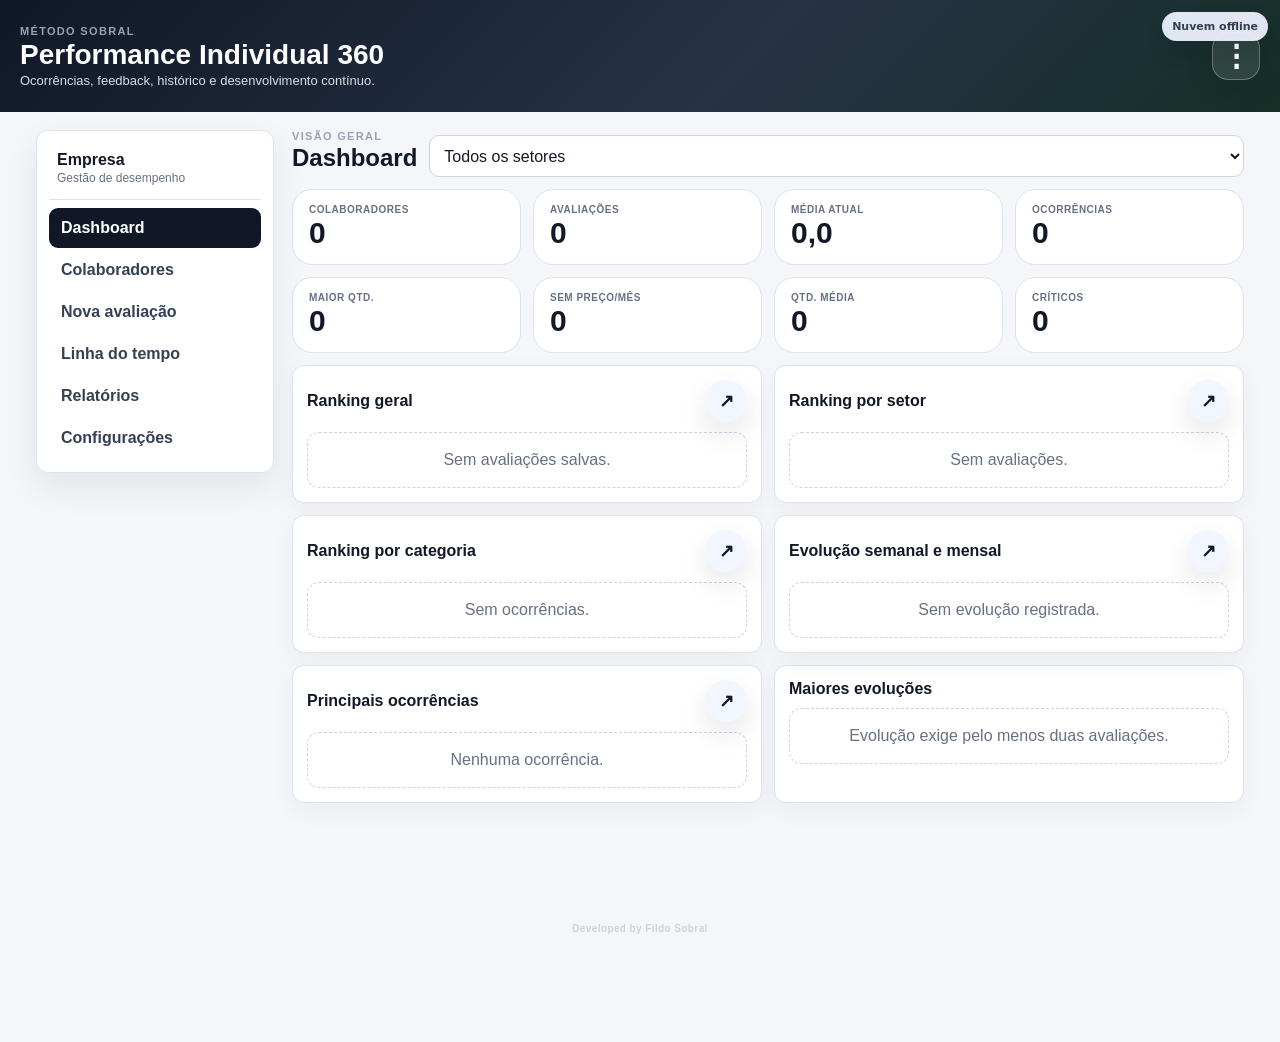
==== index.html @ 6f76625d "Add files via upload" ====
<!doctype html>
<html lang="pt-BR">
<head>
  <meta charset="utf-8">
  <meta name="viewport" content="width=device-width,initial-scale=1">
  <meta name="theme-color" content="#0f172a">
  <meta name="mobile-web-app-capable" content="yes">
  <meta name="apple-mobile-web-app-capable" content="yes">
  <meta name="apple-mobile-web-app-status-bar-style" content="black-translucent">
  <meta name="apple-mobile-web-app-title" content="P360">
  <meta name="application-name" content="P360">
  <meta name="msapplication-TileColor" content="#0f172a">
  <meta name="msapplication-TileImage" content="./icone-192.png">
  <link rel="manifest" href="./manifest.json">
  <link rel="apple-touch-icon" href="./icone-192.png">
  <meta http-equiv="Cache-Control" content="no-store, no-cache, must-revalidate, max-age=0">
  <meta http-equiv="Pragma" content="no-cache">
  <meta http-equiv="Expires" content="0">
  <title>Performance Individual 360</title>
    <link rel="stylesheet" href="styles.css?v=20260708-v29">
  <script src="app.js?v=20260711-v44-live-cloud-sync" defer></script>
</head>
<body>
  <header class="topbar no-print">
    <div>
      <span class="eyebrow">Método Sobral</span>
      <h1>Performance Individual 360</h1>
      <p>Ocorrências, feedback, histórico e desenvolvimento contínuo.</p>
    </div>
    <div class="topbar-actions app-menu-wrap">
      <button class="menu-dot-button" id="appMenuButton" type="button" aria-label="Abrir menu" aria-expanded="false">⋮</button>
      <div class="app-menu-panel" id="appMenuPanel" hidden>
        <button id="installAppButton" type="button" hidden>Instalar app</button>
        <button id="quickShareButton" type="button">Compartilhar plataforma</button>
        <button id="checkUpdateButton" type="button">Verificar atualização</button>
        <button id="menuExportBackupButton" type="button">Exportar backup</button>
        <button id="menuImportBackupButton" type="button">Importar backup</button>
        <button id="menuClearPlatformButton" type="button" class="danger-menu">Limpar plataforma</button>
      </div>
    </div>
  </header>

  <nav class="mobile-tabs no-print" aria-label="Navegacao principal">
    <button class="tab-button is-active" data-view="dashboard" type="button"><span>📊</span><b>Inicio</b></button>
    <button class="tab-button" data-view="employees" type="button"><span>👥</span><b>Equipe</b></button>
    <button class="tab-button" data-view="evaluation" type="button"><span>✅</span><b>Avaliar</b></button>
    <button class="tab-button" data-view="history" type="button"><span>🕒</span><b>Historico</b></button>
    <button class="tab-button" data-view="reports" type="button"><span>📄</span><b>Relatorios</b></button>
    <button class="tab-button" data-view="settings" type="button"><span>⚙️</span><b>Ajustes</b></button>
  </nav>

  <main class="layout">
    <aside class="sidebar no-print">
      <div class="brand-block">
        <strong id="brandName">Empresa</strong>
        <span>Gestão de desempenho</span>
      </div>
      <button class="side-link is-active" data-view="dashboard" type="button">Dashboard</button>
      <button class="side-link" data-view="employees" type="button">Colaboradores</button>
      <button class="side-link" data-view="evaluation" type="button">Nova avaliação</button>
      <button class="side-link" data-view="history" type="button">Linha do tempo</button>
      <button class="side-link" data-view="reports" type="button">Relatórios</button>
      <button class="side-link" data-view="settings" type="button">Configurações</button>
    </aside>

    <section class="content">
      <section class="view is-active" id="view-dashboard">
        <div class="view-head">
          <div>
            <span class="eyebrow">Visão geral</span>
            <h2>Dashboard</h2>
          </div>
          <select id="dashboardSector"></select>
        </div>
        <div class="kpi-grid" id="dashboardKpis"></div>
        <div class="split-grid">
          <article class="panel"><h3>Ranking geral</h3><div id="rankingGeneral"></div></article>
          <article class="panel"><h3>Ranking por setor</h3><div id="rankingSector"></div></article>
        </div>
        <div class="split-grid">
          <article class="panel"><h3>Ranking por categoria</h3><div id="rankingCategory"></div></article>
          <article class="panel"><h3>Evolução semanal e mensal</h3><div id="evolutionCharts"></div></article>
        </div>
        <div class="split-grid">
          <article class="panel"><h3>Principais ocorrências</h3><div id="topOccurrences"></div></article>
          <article class="panel"><h3>Maiores evoluções</h3><div id="topEvolution"></div></article>
        </div>
      </section>

      <section class="view" id="view-employees">
        <div class="view-head">
          <div>
            <span class="eyebrow">Cadastro</span>
            <h2>Colaboradores</h2>
          </div>
          <button class="button primary" id="newEmployeeButton" type="button">Novo colaborador</button>
        </div>
        <form class="panel form-panel" id="employeeForm" hidden>
          <input type="hidden" id="employeeId">
          <div class="photo-row">
            <img id="employeePhotoPreview" alt="Foto do colaborador">
            <label class="file-drop">Foto<input id="employeePhoto" type="file" accept="image/*"></label>
          </div>
          <div class="field-grid four">
            <label>Nome em destaque<input id="employeeName" required></label>
            <label>Cargo<input id="employeeRole" required></label>
            <label>Setor<input id="employeeSector" required></label>
            <label>Status<select id="employeeActive"><option value="true">Ativo</option><option value="false">Inativo</option></select></label>
          </div>
          <div class="actions"><button class="button secondary" id="cancelEmployeeButton" type="button">Limpar</button><button class="button primary" type="submit">Salvar colaborador</button></div>
        </form>
        <div class="employee-grid" id="employeeList"></div>
      </section>

      <section class="view" id="view-evaluation">
        <div class="view-head">
          <div>
            <span class="eyebrow">Checklist mensal</span>
            <h2>Avaliação individual</h2>
          </div>
          <div class="score-pill" id="currentScorePill">Nota 10,0</div>
        </div>
        <section class="panel">
          <div class="field-grid four">
            <label>Colaborador<select id="evalEmployee"></select></label>
            <label>Gestor responsável<input id="evalManager" value="Gestor"></label>
            <label>Data<input id="evalDate" type="date"></label>
            <label>Mês de referência<input id="evalMonth" type="month"></label>
          </div>
          <div id="selectedEmployeeCard" class="selected-person"></div>
        </section>
        <section class="checklist-shell" id="checklist"></section>
        <section class="panel">
          <h3>Feedback e contestacao</h3>
          <div class="field-grid">
            <label>Pontos positivos<textarea id="evalPositive" placeholder="Reconhecimentos, avancos e comportamentos positivos"></textarea></label>
            <label>Observacao geral do gestor<textarea id="evalGeneralNote" placeholder="Resumo objetivo da avaliacao"></textarea></label>
            <label>Justificativa do colaborador<textarea id="evalJustification" placeholder="Contestacao ou justificativa do colaborador"></textarea></label>
          </div>
        </section>
        <div class="sticky-actions no-print">
          <button class="button secondary" id="clearEvalButton" type="button">Limpar</button>
          <button class="button secondary" id="previewImageButton" type="button">Prévia da arte</button>
          <button class="button primary" id="saveEvalButton" type="button">Salvar avaliacao</button>
        </div>
      </section>

      <section class="view" id="view-history">
        <div class="view-head">
          <div>
            <span class="eyebrow">Auditoria</span>
            <h2>Linha do tempo</h2>
          </div>
          <select id="historyEmployee"></select>
        </div>
        <div id="timeline"></div>
      </section>

      <section class="view" id="view-reports">
        <div class="view-head">
          <div>
            <span class="eyebrow">Saidas</span>
            <h2>Relatórios e imagens</h2>
          </div>
          <select id="reportEvaluation"></select>
        </div>
        <div class="report-actions no-print report-shortcuts-hidden">
          <button class="button secondary" id="weeklyReportButton" type="button">Parcial semanal</button>
          <button class="button secondary" id="fortnightReportButton" type="button">Parcial quinzenal</button>
          <button class="button secondary" id="monthlyReportButton" type="button">Fechamento mensal</button>
          <button class="button secondary" id="compareReportButton" type="button">Comparativo</button>
          <button class="button secondary" id="pdiReportButton" type="button">PDI</button>
        </div>
        <section class="panel report-output" id="reportOutput"></section>
        <section class="panel">
          <h3>Arte profissional</h3>
          <canvas id="shareCanvas" width="3840" height="2160"></canvas>
          <div class="report-actions no-print">
            <button class="button primary" id="downloadImageButton" type="button">Baixar imagem</button>
            <button class="button secondary" id="downloadPdfButton" type="button">Baixar PDF</button>
            <button class="button secondary" id="whatsappButton" type="button">Enviar WhatsApp</button>
          </div>
        </section>
      </section>

      <section class="view" id="view-settings">
        <div class="view-head">
          <div>
            <span class="eyebrow">Administração</span>
            <h2>Configurações</h2>
          </div>
          <button class="button primary" id="exportBackupButton" type="button">Backup JSON</button>
        </div>
        <section class="panel form-panel">
          <h3>Regras gerais</h3>
          <div class="field-grid four">
            <label>Nome da empresa<input id="settingCompany"></label>
            <label>Nota inicial<input id="settingInitialScore" type="number" step="0.1"></label>
            <label>Reincidencia<input id="settingRecurrence" type="number" step="0.1"></label>
            <label>Avaliadores autorizados<input id="settingManagers"></label>
          </div>
        </section>
        <section class="panel">
          <div class="view-head compact"><div><h3>Categorias e criterios</h3><p class="helper-text">Os descontos sao recalculados automaticamente para que todos os criterios ativos somem a nota inicial.</p></div><button class="button secondary" id="addCategoryButton" type="button">Nova categoria</button></div>
          <div id="criteriaAdmin"></div>
        </section>
        <section class="panel">
          <h3>Permissoes e dados</h3>
          <div class="report-actions">
            <label class="button secondary file-button">Importar backup<input id="importBackupInput" type="file" accept=".json"></label>
            <button class="button danger" id="resetDataButton" type="button">Apagar dados</button>
          </div>
        </section>
      </section>
    </section>
  </main>

  <footer class="app-signature" aria-label="Assinatura">
    <span>Developed by Fildo Sobral</span>
  </footer>

  <dialog id="noteDialog">
    <form method="dialog" id="noteForm">
      <h3 id="noteDialogTitle">Observacao</h3>
      <textarea id="noteText" placeholder="Observacao opcional"></textarea>
      <div class="field-grid">
        <label>Quantidade encontrada<input id="occurrenceQuantity" type="number" min="0" step="1" placeholder="Ex.: 3"></label>
        <label>Classificacao automática<input id="occurrenceSeverity" readonly></label>
      </div>
      <div class="field-grid">
        <label>Status da ocorrência<select id="occurrenceStatus">
          <option value="pending">Pendente de analise</option>
          <option value="confirmed">Confirmada</option>
          <option value="justified">Justificada</option>
          <option value="canceled">Cancelada</option>
          <option value="recurrent">Reincidente</option>
        </select></label>
        <label>Ação corretiva<select id="correctiveAction">
          <option value="">Selecione</option>
          <option>Corrigido imediatamente.</option>
          <option>Solicitado novo material.</option>
          <option>Etiquetas em impressão.</option>
          <option>Reorganização realizada.</option>
          <option>Aguardando reposição.</option>
          <option>Treinamento realizado.</option>
          <option value="Outro">Outro</option>
        </select></label>
      </div>
      <label id="correctiveOtherWrap" hidden>Outro combinado<input id="correctiveOther" placeholder="Descreva a ação corretiva"></label>
      <div class="field-grid">
        <label>Foto<input id="evidencePhoto" type="file" accept="image/*" capture="environment"></label>
        <label>Video<input id="evidenceVideo" type="file" accept="video/*"></label>
        <label>Audio<input id="evidenceAudio" type="file" accept="audio/*"></label>
      </div>
      <div class="actions">
        <button class="button secondary" value="cancel" type="button" id="cancelNoteButton">Cancelar</button>
        <button class="button primary" value="default" type="submit">Salvar</button>
      </div>
    </form>
  </dialog>

<script>if("serviceWorker" in navigator){window.addEventListener("load",()=>navigator.serviceWorker.register("./service-worker.js",{scope:"./"}).catch(()=>{}));}</script>
</body>
</html>
---- styles.css ----
:root{
  --bg:#f4f6f9;--surface:#fff;--soft:#f8fafc;--text:#111827;--muted:#667085;
  --line:#dde3ea;--ink:#101827;--blue:#2563eb;--green:#16a34a;--yellow:#d97706;--red:#dc2626;
  --shadow:0 14px 34px rgba(15,23,42,.08)
}
*{box-sizing:border-box}
html{scroll-behavior:smooth}
body{margin:0;background:var(--bg);color:var(--text);font-family:-apple-system,BlinkMacSystemFont,"Segoe UI",Roboto,Arial,sans-serif}
button,input,select,textarea{font:inherit}
button{cursor:pointer}
.topbar{min-height:112px;background:linear-gradient(135deg,#101827,#263246 58%,#153027);color:#fff;padding:20px max(18px,calc((100vw - 1240px)/2));display:flex;align-items:center;justify-content:space-between;gap:16px}
.topbar h1{font-size:28px;margin:2px 0;letter-spacing:0}.topbar p{margin:0;color:#d8dee8;font-size:13px}
.eyebrow{display:block;color:#98a2b3;font-size:11px;letter-spacing:.12em;text-transform:uppercase;font-weight:900}
.ghost-button{border:1px solid rgba(255,255,255,.28);background:rgba(255,255,255,.1);color:#fff;border-radius:10px;padding:10px 14px;font-weight:800}
.layout{display:grid;grid-template-columns:238px minmax(0,1fr);gap:18px;max-width:1240px;margin:18px auto 90px;padding:0 16px}
.sidebar{position:sticky;top:16px;align-self:start;background:#fff;border:1px solid var(--line);border-radius:12px;padding:12px;box-shadow:var(--shadow)}
.brand-block{border-bottom:1px solid var(--line);padding:8px 8px 14px;margin-bottom:8px}.brand-block strong,.brand-block span{display:block}.brand-block span{font-size:12px;color:var(--muted);margin-top:2px}
.side-link,.tab-button{border:0;background:transparent;color:#344054;font-weight:800}
.side-link{display:block;width:100%;text-align:left;border-radius:9px;padding:11px 12px;margin:2px 0}.side-link.is-active{background:#101827;color:#fff}
.mobile-tabs{display:none;gap:6px;overflow:auto;padding:8px 12px;background:#fff;border-bottom:1px solid var(--line);position:sticky;top:0;z-index:20}
.tab-button{white-space:nowrap;border-radius:999px;padding:9px 12px;background:#eef2f7;font-size:12px}.tab-button.is-active{background:#101827;color:#fff}
.content{min-width:0}.view{display:none}.view.is-active{display:block}
.view-head{display:flex;align-items:flex-start;justify-content:space-between;gap:12px;margin:0 0 12px}.view-head h2,.view-head h3{margin:2px 0 0}.view-head.compact{margin:0 0 8px}.helper-text{margin:4px 0 0;color:var(--muted);font-size:12px;line-height:1.35}
.panel{background:#fff;border:1px solid var(--line);border-radius:12px;padding:14px;box-shadow:0 8px 24px rgba(15,23,42,.045);margin-bottom:12px}.panel h3{margin:0 0 10px;font-size:16px}
.form-panel{display:grid;gap:12px}.field-grid{display:grid;grid-template-columns:repeat(2,minmax(0,1fr));gap:10px}.field-grid.four{grid-template-columns:repeat(4,minmax(0,1fr))}
label{font-size:12px;font-weight:800;color:#344054}
input,select,textarea{width:100%;min-height:42px;margin-top:5px;border:1px solid #cbd5e1;border-radius:10px;background:#fff;padding:9px 10px;color:var(--text);outline:none}
textarea{min-height:88px;resize:vertical}input:focus,select:focus,textarea:focus{border-color:#60a5fa;box-shadow:0 0 0 3px #dbeafe}
.button{border:0;border-radius:10px;padding:10px 13px;font-size:13px;font-weight:900}.button.primary{background:#101827;color:#fff}.button.secondary{background:#e8edf3;color:#101827}.button.danger{background:#fee2e2;color:#991b1b}
.actions,.report-actions{display:flex;align-items:center;gap:8px;flex-wrap:wrap}.actions{justify-content:flex-end}.file-button input{display:none}
.kpi-grid{display:grid;grid-template-columns:repeat(4,minmax(0,1fr));gap:10px;margin-bottom:12px}.kpi,.mini-row,.ranking-row{border:1px solid var(--line);background:#fff;border-radius:11px;padding:11px}
.kpi span{display:block;color:var(--muted);font-size:10px;text-transform:uppercase;font-weight:900;letter-spacing:.05em}.kpi strong{display:block;font-size:24px;margin-top:3px}
.split-grid{display:grid;grid-template-columns:1fr 1fr;gap:12px}
.ranking-row{display:grid;grid-template-columns:44px 1fr auto;align-items:center;gap:10px;margin:7px 0}.ranking-row img,.avatar{width:42px;height:42px;border-radius:50%;object-fit:cover;background:#e5e7eb}.ranking-row strong,.ranking-row span{display:block}.ranking-row small{color:var(--muted)}.highlight-row{background:#fff7ed;border-color:#fed7aa}
.employee-grid{display:grid;grid-template-columns:repeat(3,minmax(0,1fr));gap:10px}.employee-card{background:#fff;border:1px solid var(--line);border-radius:12px;padding:12px;box-shadow:0 8px 22px rgba(15,23,42,.045)}.employee-card header{display:grid;grid-template-columns:76px 1fr;gap:12px;align-items:start}.employee-card h3{margin:0;font-size:17px;line-height:1.15}.employee-card p{margin:4px 0 0;color:var(--muted);font-size:13px;line-height:1.25}.employee-photo{width:76px;height:76px;border-radius:14px;object-fit:cover;background:#e5e7eb}.employee-meta{margin:10px 0 2px;padding-top:9px;border-top:1px solid #eef2f7}
.photo-row{display:flex;align-items:center;gap:12px}.photo-row img{width:88px;height:88px;border-radius:16px;object-fit:cover;background:#e5e7eb}.file-drop{display:inline-flex;align-items:center;justify-content:center;border:1px dashed #94a3b8;border-radius:12px;padding:16px;min-width:150px;background:#f8fafc}
.selected-person{display:grid;grid-template-columns:86px 1fr;align-items:center;gap:14px;margin-top:12px;padding:14px;background:linear-gradient(135deg,#fff,#f8fafc);border:1px solid #eef2f7;border-radius:14px;box-shadow:0 8px 22px rgba(15,23,42,.045)}.selected-person img{width:86px;height:86px;border-radius:18px;object-fit:cover;box-shadow:0 10px 22px rgba(15,23,42,.14)}.selected-person h3{margin:0;font-size:22px;line-height:1.1}.selected-person p{margin:5px 0 0;color:var(--muted);font-size:14px;line-height:1.35}
.score-pill{border-radius:999px;padding:10px 16px;color:#fff;font-weight:900;background:var(--green);white-space:nowrap;align-self:center}.score-yellow{background:var(--yellow)}.score-red{background:var(--red)}
.checklist-shell{display:grid;gap:14px}.category{background:#fff;border:1px solid var(--line);border-top:4px solid #cbd5e1;border-radius:12px;overflow:hidden;box-shadow:0 8px 22px rgba(15,23,42,.045)}.category-head{width:100%;border:0;background:#f8fafc;display:flex;align-items:flex-start;justify-content:space-between;gap:12px;padding:13px 14px;text-align:left}.category-title-block strong,.category-title-block small{display:block}.category-head strong{font-size:16px}.category-head small{color:var(--muted);margin-top:3px;line-height:1.35}.category-count{white-space:nowrap;font-weight:900;color:#344054;background:#fff;border:1px solid var(--line);border-radius:999px;padding:5px 9px;font-size:12px}
.category-body{display:none;border-top:1px solid var(--line);padding:9px 10px 11px}.category.is-open .category-body{display:grid;gap:6px}.criterion-row{display:grid;grid-template-columns:24px 1fr auto 30px 36px;align-items:center;gap:8px;padding:7px 8px;border:1px solid #eef2f7;border-radius:9px;background:#fff}.criterion-row input[type="checkbox"]{width:20px;height:20px;min-height:20px;margin:0}.criterion-name strong{display:block;font-size:14px;line-height:1.2}.deduction{font-weight:900;color:#991b1b;white-space:nowrap}.icon-note,.info-button{border:0;background:#e8edf3;border-radius:8px;width:34px;height:34px;font-size:16px;font-weight:900;color:#101827}.info-button{width:30px;height:30px;border-radius:50%;background:#eef2f7;color:#475467}.info-button[aria-expanded="true"]{background:#101827;color:#fff}.info-spacer{width:30px;height:30px}.orientation-panel{grid-column:2/-1;background:#f8fafc;border:1px solid #dbeafe;border-left:4px solid var(--blue);border-radius:10px;padding:10px 12px;color:#344054}.orientation-panel[hidden]{display:none}.orientation-panel strong{display:block;font-size:12px;margin:0 0 3px}.orientation-panel p{margin:0 0 8px;font-size:12px;line-height:1.4}.orientation-panel p:last-child{margin-bottom:0}
.evidence-list{grid-column:2/-1;display:flex;gap:6px;flex-wrap:wrap}.evidence-chip{font-size:11px;border-radius:999px;background:#eef2f7;padding:5px 8px;color:#344054}
.button.success{background:#dcfce7;color:#166534;border-color:#bbf7d0}.seller-timeline-grid{display:grid;grid-template-columns:repeat(3,minmax(0,1fr));gap:10px;margin:0 0 14px}.seller-summary-card{display:grid;grid-template-columns:48px 1fr auto;align-items:center;gap:10px;width:100%;border:1px solid var(--line);border-radius:13px;background:#fff;padding:10px;text-align:left;box-shadow:0 8px 22px rgba(15,23,42,.04)}.seller-summary-card.is-selected{border-color:#101827;background:#f8fafc}.seller-summary-card img{width:48px;height:48px;border-radius:12px;object-fit:cover;background:#e5e7eb}.seller-summary-card strong,.seller-summary-card small,.seller-summary-card em{display:block}.seller-summary-card small{color:#475467;font-size:12px;line-height:1.25}.seller-summary-card em{color:#667085;font-size:11px;font-style:normal;margin-top:3px}.seller-summary-card b{font-size:22px;color:#101827}.timeline-item{display:grid;grid-template-columns:52px 1fr;gap:10px;margin:0 0 12px}.timeline-dot{display:grid;place-items:center;width:44px;height:44px;border-radius:50%;background:#101827;color:#fff;font-weight:900}.timeline-card{background:#fff;border:1px solid var(--line);border-radius:12px;padding:12px;box-shadow:0 8px 22px rgba(15,23,42,.04)}.timeline-card h3{margin:0}.timeline-card p{margin:5px 0;color:#475467}.timeline-card-head{display:flex;justify-content:space-between;align-items:flex-start;gap:12px;margin-bottom:8px}.timeline-status{border-radius:999px;background:#eef2f7;color:#344054;font-weight:900;font-size:12px;padding:7px 10px;white-space:nowrap}.timeline-note{padding:8px 10px;background:#f8fafc;border-radius:10px}.opportunity-list{display:grid;gap:8px;margin:10px 0}.opportunity-card{display:grid;grid-template-columns:1fr auto;gap:8px;align-items:start;border:1px solid #e2e8f0;border-left:4px solid #f59e0b;border-radius:11px;background:#fff;padding:10px}.opportunity-card strong,.opportunity-card span,.opportunity-card small{display:block}.opportunity-card strong{font-size:12px;color:#667085;text-transform:uppercase;letter-spacing:.04em}.opportunity-card span{font-weight:900;color:#101827;line-height:1.25;margin-top:2px}.opportunity-card small{color:#475467;margin-top:3px}.opportunity-card>b{color:#991b1b;white-space:nowrap}.opportunity-actions{grid-column:1/-1;display:flex;justify-content:flex-end;gap:8px;flex-wrap:wrap}.resolved-banner{border:1px dashed #bbf7d0;background:#f0fdf4;color:#166534;border-radius:10px;padding:11px;font-weight:900;text-align:center}.audit-details{margin:10px 0;border:1px dashed #cbd5e1;border-radius:10px;background:#f8fafc;padding:8px 10px;color:#475467}.audit-details summary{cursor:pointer;font-weight:900;color:#344054}
.bars{display:grid;gap:7px}.bar-row{display:grid;grid-template-columns:120px 1fr 46px;align-items:center;gap:8px;font-size:12px}.bar{height:9px;border-radius:999px;background:#e5e7eb;overflow:hidden}.bar i{display:block;height:100%;background:#2563eb}.bar.quantity i{background:#d97706}
.report-output{min-height:220px;background:#f8fafc}.report-output h3{margin-top:0}.report-output table{width:100%;border-collapse:collapse;font-size:12px}.report-output th,.report-output td{border:1px solid var(--line);padding:7px;text-align:left;vertical-align:top}.report-output th{background:#f1f5f9}
.exec-report{display:grid;gap:14px;color:#101827}.exec-report-top{display:flex;justify-content:space-between;gap:18px;background:#101827;color:#fff;border-radius:14px;padding:18px}.exec-report-top span{display:block;color:#cbd5e1;font-size:11px;font-weight:900;letter-spacing:.12em}.exec-report-top h3{font-size:24px;margin:4px 0}.exec-report-top p{margin:0;color:#d8dee8}.exec-meta{text-align:center;align-self:center;background:#dbeafe;color:#0f172a;border-radius:18px;padding:10px 16px;min-width:245px}.exec-meta-logo{display:block;width:160px;max-height:50px;object-fit:contain;margin:0 auto 4px}.exec-meta strong,.exec-meta small{display:block}.exec-meta small{color:#334155;margin-top:4px;font-weight:700}.exec-hero{display:grid;grid-template-columns:1fr 250px;gap:14px}.exec-person,.exec-score,.exec-summary>div,.exec-block{background:#fff;border:1px solid var(--line);border-radius:14px;box-shadow:0 8px 24px rgba(15,23,42,.045)}.exec-person{display:grid;grid-template-columns:120px 1fr;gap:16px;align-items:center;padding:16px}.exec-person img{width:120px;height:120px;border-radius:22px;object-fit:cover;box-shadow:0 12px 28px rgba(15,23,42,.16)}.exec-person span,.exec-score span,.exec-summary span{display:block;color:#667085;font-size:10px;font-weight:900;text-transform:uppercase;letter-spacing:.08em}.exec-person h2{margin:5px 0;font-size:25px}.exec-person p{margin:4px 0;color:#475467}.exec-score{background:var(--score-soft,#f0fdf4);padding:18px;border-color:rgba(15,23,42,.08)}.exec-score strong{display:block;color:var(--score-color,#15803d);font-size:54px;line-height:1;margin:10px 0}.exec-score small{display:block;color:#101827;font-weight:900;font-size:15px}.exec-summary{display:grid;grid-template-columns:repeat(6,1fr);gap:10px}.exec-summary>div{padding:12px}.exec-summary strong{display:block;font-size:22px;margin-top:5px}.exec-block{padding:15px}.exec-block h4{margin:0 0 9px;font-size:15px}.exec-block p{margin:0;color:#475467;line-height:1.45}.positive-badges{display:flex;gap:8px;flex-wrap:wrap}.positive-badges span{background:#ecfdf3;color:#166534;border:1px solid #bbf7d0;border-radius:999px;padding:8px 11px;font-weight:900;font-size:12px}.exec-table{background:#fff}.exec-table th{font-size:11px;text-transform:uppercase;color:#475467}.exec-table td{color:#344054}
#shareCanvas{display:block;width:100%;height:auto;max-height:none;border:1px solid var(--line);border-radius:14px;background:#f4f6f9}
.admin-category{border:1px solid var(--line);border-radius:12px;padding:10px;margin:8px 0;background:#fbfcfe}.admin-category header{display:grid;grid-template-columns:1fr 140px auto;gap:8px;align-items:end;margin-bottom:8px}.admin-criterion{display:grid;grid-template-columns:1fr 130px 110px 34px auto;gap:8px;align-items:end;margin-bottom:8px}.admin-criterion input[readonly]{background:#eef2f7;color:#475467}.admin-info{align-self:center;margin-top:21px}.orientation-editor{grid-column:1/-1;background:#fff;border:1px dashed #cbd5e1;border-radius:10px;padding:8px}.orientation-editor summary{cursor:pointer;font-size:12px;font-weight:900;color:#475467}.orientation-editor label{display:block;margin-top:8px}.add-criterion-button{width:100%;margin-top:4px;border:1px dashed #94a3b8;background:#f1f5f9}
dialog{border:0;border-radius:14px;width:min(92vw,640px);padding:0;box-shadow:0 30px 80px rgba(15,23,42,.28)}dialog::backdrop{background:rgba(15,23,42,.54)}#noteForm{padding:16px;display:grid;gap:10px}#noteForm h3{margin:0}#occurrenceSeverity[readonly]{background:#f1f5f9;font-weight:900}
.sticky-actions{position:fixed;right:18px;bottom:16px;z-index:30;display:flex;gap:8px;padding:8px;background:rgba(255,255,255,.96);border:1px solid var(--line);border-radius:14px;box-shadow:0 18px 44px rgba(15,23,42,.22);backdrop-filter:blur(14px)}
.status-active{color:var(--green);font-weight:900}.status-inactive{color:var(--red);font-weight:900}
.empty{padding:18px;border:1px dashed #cbd5e1;border-radius:12px;color:var(--muted);background:#fff;text-align:center}.print-report{display:none}
@media(max-width:980px){.layout{grid-template-columns:1fr}.sidebar{display:none}.mobile-tabs{display:flex}.topbar{min-height:96px}.field-grid.four,.kpi-grid,.split-grid,.employee-grid{grid-template-columns:repeat(2,minmax(0,1fr))}}
@media(max-width:620px){
  .topbar{padding:16px}.topbar h1{font-size:22px}.ghost-button{display:none}.layout{padding:0 10px;margin-top:10px}.view-head{align-items:flex-start;flex-wrap:wrap}.view-head select{max-width:170px}
  .field-grid,.field-grid.four,.kpi-grid,.split-grid,.employee-grid,.seller-timeline-grid{grid-template-columns:1fr}.panel{padding:12px;border-radius:11px}.category-head{padding:11px 12px}.category-head{align-items:flex-start}.category-count{font-size:11px;padding:4px 8px}.criterion-row{grid-template-columns:22px 1fr auto 28px 34px;padding:7px;gap:6px}.criterion-name strong{font-size:13px}.deduction{font-size:12px}.info-button,.info-spacer{width:28px;height:28px}.icon-note{width:34px;height:34px}.orientation-panel,.evidence-list{grid-column:1/-1}.sticky-actions{left:8px;right:8px;bottom:8px}.sticky-actions .button{flex:1;padding:11px 8px;font-size:12px}.admin-category header,.admin-criterion{grid-template-columns:1fr}.bar-row{grid-template-columns:88px 1fr 38px}.employee-card header{grid-template-columns:68px 1fr}.employee-photo{width:68px;height:68px}.score-pill{margin-left:auto}.selected-person{grid-template-columns:72px 1fr}.selected-person img{width:72px;height:72px}.selected-person h3{font-size:18px}.timeline-item{grid-template-columns:1fr}.timeline-dot{width:auto;height:auto;border-radius:999px;padding:8px 10px;justify-self:start}.timeline-card-head{display:grid}.timeline-status{justify-self:start}.opportunity-card{grid-template-columns:1fr}.opportunity-actions{justify-content:stretch}.opportunity-actions .button{flex:1}.exec-report-top,.exec-hero{grid-template-columns:1fr}.exec-report-top{display:grid}.exec-meta{text-align:center;min-width:0}.exec-meta-logo{width:145px}.exec-summary{grid-template-columns:repeat(2,1fr)}.exec-person{grid-template-columns:88px 1fr}.exec-person img{width:88px;height:88px}.exec-person h2{font-size:20px}
}
@media print{
  .no-print,.sidebar,.mobile-tabs,.topbar,.sticky-actions,.report-actions,.report-output,.view-head{display:none!important}body{background:#fff}.layout{display:block;margin:0;padding:0}.view:not(#view-reports){display:none!important}.content{display:block}.panel{box-shadow:none;border:0;padding:0;margin:0}#view-reports .panel:has(#shareCanvas){display:block!important}#shareCanvas{display:block!important;width:100%!important;max-width:100%!important;border:0;border-radius:0}
}
.exec-block{overflow:auto}
.exec-table{min-width:620px}
.exec-score p{margin:10px 0 0;color:#475467;font-size:12px;line-height:1.35}
.report-actions .button{min-width:138px}
.exec-opportunity-table{min-width:900px}.exec-opportunity-table td:last-child{min-width:260px;line-height:1.35}
.orientation-panel p{white-space:pre-line}
.admin-category{border:1px solid #d8e1ee;border-radius:14px;padding:0;margin:18px 0;background:#fff;overflow:hidden;box-shadow:0 14px 34px rgba(15,23,42,.08)}
.admin-category>header{display:grid;grid-template-columns:1fr 150px auto;gap:10px;align-items:end;margin:0;padding:14px;background:linear-gradient(135deg,#101827,#23304a);border-bottom:1px solid #d8e1ee}
.admin-category>header label{color:#d8dee8;text-transform:uppercase;letter-spacing:.06em;font-size:10px}
.admin-category>header input,.admin-category>header select{background:#fff;color:#101827;border-color:rgba(255,255,255,.35);font-weight:900;box-shadow:0 8px 20px rgba(15,23,42,.12)}
.admin-category>header input[data-cat-name]{font-size:17px;min-height:46px}
.admin-category>header .button.danger{background:#fee2e2;color:#991b1b;align-self:end}
.admin-category .admin-criterion{margin:10px 12px}
.admin-category .add-criterion-button{width:calc(100% - 24px);margin:8px 12px 12px}
@media(max-width:620px){.admin-category>header{grid-template-columns:1fr;padding:12px}.admin-category>header input[data-cat-name]{font-size:15px}.admin-category .admin-criterion{margin:9px 10px}.admin-category .add-criterion-button{width:calc(100% - 20px);margin:8px 10px 10px}}


/* ============================================================
   AJUSTE v9 - acabamento mobile, relatórios, gráficos e admin
   ============================================================ */
#view-evaluation{padding-bottom:128px!important;}
#view-reports .report-output{overflow-x:hidden!important;}
#view-reports .exec-block{overflow-x:auto!important;-webkit-overflow-scrolling:touch!important;}
#view-reports table{width:100%!important;max-width:100%!important;border-collapse:collapse!important;table-layout:fixed!important;}
#view-reports th,#view-reports td{white-space:normal!important;word-break:break-word!important;overflow-wrap:anywhere!important;line-height:1.28!important;}
#view-reports .exec-opportunity-table{min-width:0!important;width:100%!important;font-size:11px!important;}
#view-reports .exec-opportunity-table th,#view-reports .exec-opportunity-table td{padding:6px!important;vertical-align:top!important;}
#view-reports .exec-opportunity-table td:last-child{min-width:0!important;font-size:10.5px!important;}
#shareCanvas{max-width:100%!important;height:auto!important;object-fit:contain!important;}
.ranking-row .ranking-icon:empty,.chart-row-icon:empty,.rank-emoji:empty{display:none!important;}
#topOccurrences .most-recurrent-row{background:#ecfeff!important;border-color:#67e8f9!important;box-shadow:inset 4px 0 0 #06b6d4,0 8px 20px rgba(6,182,212,.10)!important;}
#topOccurrences .most-recurrent-row div strong{font-size:15px!important;}
#topOccurrences .most-recurrent-row div small{font-size:11px!important;color:#0e7490!important;}
#topOccurrences .most-recurrent-row>strong{font-size:22px!important;color:#0e7490!important;}
.exec-meta{justify-content:center!important;align-items:center!important;text-align:center!important;gap:0!important;padding:32px 22px 22px!important;}
.exec-meta .exec-brand-logo,.exec-meta-logo{width:min(300px,94%)!important;max-height:86px!important;object-fit:contain!important;margin:0 auto 2px!important;display:block!important;}
.exec-meta strong{font-size:18px!important;line-height:1.08!important;margin:22px 0 0!important;display:block!important;}
.exec-meta small{font-size:13px!important;margin-top:3px!important;display:block!important;}
.admin-category{margin:10px 0!important;border-radius:18px!important;}
.admin-category>header{padding:10px 14px!important;gap:8px!important;}
.admin-category>header input,.admin-category>header select{min-height:40px!important;border-radius:12px!important;margin-top:4px!important;}
.admin-category>header input[data-cat-name]{font-size:15px!important;min-height:40px!important;}
.admin-criterion{padding:8px 14px!important;gap:8px!important;margin:0!important;border-top:1px solid #eef2f7!important;}
.admin-criterion input,.admin-criterion select{min-height:38px!important;border-radius:11px!important;margin-top:3px!important;}
.admin-criterion .button.danger,.admin-criterion .info-button{height:38px!important;min-height:38px!important;}
.orientation-editor{padding:8px 10px!important;margin:0!important;}
.add-criterion-button{margin:10px 14px 14px!important;}
.chart-printable{max-width:100%!important;}
.vertical-chart.v9-chart{height:410px!important;padding:42px 22px 112px 52px!important;gap:22px!important;overflow-x:auto!important;align-items:flex-end!important;}
.vertical-chart.v9-chart .y0{bottom:112px!important;}
.vertical-chart.v9-chart .vbar-item{min-width:86px!important;flex:1 0 86px!important;}
.vertical-chart.v9-chart.is-many .vbar-item{min-width:72px!important;flex:1 0 72px!important;}
.vertical-chart.v9-chart .vbar-item b{bottom:calc(var(--h) + 120px)!important;font-size:12px!important;}
.vertical-chart.v9-chart .vbar-item strong{bottom:-48px!important;left:50%!important;transform:translateX(-50%) rotate(-45deg)!important;transform-origin:top center!important;width:130px!important;text-align:right!important;font-size:11px!important;line-height:1.05!important;white-space:nowrap!important;overflow:hidden!important;text-overflow:ellipsis!important;}
.vertical-chart.v9-chart .vbar-item strong:empty{display:none!important;}
@media(max-width:720px){
  #view-evaluation{padding-bottom:150px!important;}
  .sticky-actions{bottom:8px!important;}
  #view-reports .report-actions{grid-template-columns:repeat(2,minmax(0,1fr))!important;}
  #view-reports .report-actions .button{min-width:0!important;width:100%!important;}
  #view-reports .exec-summary{grid-template-columns:repeat(2,minmax(0,1fr))!important;}
  #view-reports .exec-opportunity-table{font-size:10.5px!important;}
  #view-reports .exec-opportunity-table th,#view-reports .exec-opportunity-table td{padding:5px!important;}
  .exec-meta .exec-brand-logo,.exec-meta-logo{width:min(250px,92%)!important;max-height:76px!important;margin-bottom:2px!important;}
  .exec-meta strong{font-size:17px!important;margin-top:20px!important;}
  .vertical-chart.v9-chart{height:370px!important;padding:38px 18px 106px 42px!important;gap:20px!important;}
  .vertical-chart.v9-chart .y0{bottom:106px!important;}
  .vertical-chart.v9-chart .vbar-item{min-width:74px!important;}
  .vertical-chart.v9-chart .vbar-item b{bottom:calc(var(--h) + 113px)!important;}
  .vertical-chart.v9-chart .vbar-item strong{bottom:-44px!important;width:112px!important;font-size:10.5px!important;}
  .admin-category>header{grid-template-columns:1fr!important;}
  .admin-criterion{grid-template-columns:1fr!important;padding:8px 12px!important;}
}

/* ============================================================
   MOBILE APP v1 - navegacao inferior, PWA e estados compactos
   ============================================================ */
.topbar-actions{display:flex;align-items:center;gap:8px;flex-wrap:wrap;justify-content:flex-end}
.empty.empty-action{display:grid;gap:12px;place-items:center;padding:22px 16px}
.empty.empty-action strong{display:block;color:#101827;font-size:16px}
.empty.empty-action span{display:block;max-width:320px;line-height:1.35}
.empty.empty-action .button{width:min(260px,100%)}
.selected-person>.empty-action{grid-column:1/-1;width:100%;min-height:0}

@media(max-width:780px){
  body{padding-bottom:calc(78px + env(safe-area-inset-bottom));background:#f4f6f9}
  .topbar{
    min-height:74px!important;
    padding:12px 14px 13px!important;
    align-items:center!important;
    position:sticky;
    top:0;
    z-index:25;
  }
  .topbar .eyebrow{font-size:9px;letter-spacing:.14em}
  .topbar h1{font-size:19px!important;line-height:1.08;margin:2px 0 0!important}
  .topbar p{display:none}
  .topbar-actions{display:none}
  .layout{display:block!important;margin:10px auto 0!important;padding:0 10px 92px!important}
  .mobile-tabs{
    display:grid!important;
    grid-template-columns:repeat(6,minmax(0,1fr));
    gap:4px;
    position:fixed!important;
    left:8px;
    right:8px;
    bottom:8px;
    top:auto!important;
    z-index:80;
    padding:7px 7px calc(7px + env(safe-area-inset-bottom));
    border:1px solid rgba(203,213,225,.95);
    border-radius:22px;
    background:rgba(255,255,255,.96);
    box-shadow:0 20px 55px rgba(15,23,42,.24);
    overflow:visible;
    backdrop-filter:blur(16px);
  }
  .tab-button{
    display:flex;
    min-width:0;
    min-height:54px;
    flex-direction:column;
    align-items:center;
    justify-content:center;
    gap:3px;
    padding:6px 2px!important;
    border-radius:16px!important;
    background:transparent!important;
    color:#475467;
    font-size:10px!important;
    line-height:1;
    white-space:normal;
  }
  .tab-button span{display:block;font-size:17px;line-height:1}
  .tab-button b{display:block;font-size:10px;line-height:1.05;max-width:100%;overflow:hidden;text-overflow:ellipsis}
  .tab-button.is-active{background:#101827!important;color:#fff!important;box-shadow:0 10px 26px rgba(16,24,39,.22)}
  .view-head{align-items:center!important;gap:8px!important;margin-bottom:10px!important}
  .view-head h2{font-size:27px;line-height:1.05}
  .view-head select{flex:1 1 170px;max-width:100%!important}
  .panel{border-radius:16px!important;margin-bottom:12px!important}
  .field-grid,.field-grid.four{gap:9px!important}
  input,select,textarea{min-height:48px;border-radius:14px}
  .button{min-height:46px;border-radius:14px}
  #view-evaluation{padding-bottom:210px!important}
  .sticky-actions{
    left:10px!important;
    right:10px!important;
    bottom:calc(82px + env(safe-area-inset-bottom))!important;
    border-radius:18px!important;
    padding:7px!important;
    z-index:70!important;
  }
  .sticky-actions .button{min-height:46px!important;font-size:12px!important}
  .report-actions{display:grid!important;grid-template-columns:repeat(2,minmax(0,1fr));gap:9px!important}
  .report-actions .button,.report-actions .file-button{width:100%!important;min-width:0!important;text-align:center}
  #view-reports .panel:has(#shareCanvas){padding:12px!important}
  #shareCanvas{border-radius:16px!important}
  #view-settings .view-head .button{flex:0 0 auto}
  .admin-category>header{border-radius:18px 18px 0 0}
  dialog{width:calc(100vw - 18px)!important;max-height:calc(100dvh - 18px);overflow:auto;border-radius:18px}
}

@media(max-width:390px){
  .tab-button b{font-size:9px}
  .tab-button span{font-size:16px}
  .topbar h1{font-size:17px!important}
  .view-head h2{font-size:24px}
  .sticky-actions .button{font-size:11px!important;padding-inline:5px!important}
  #view-evaluation{padding-bottom:222px!important}
}

/* AJUSTE v14 - configuracoes em acordeao, menu sem emoji duplicado e assinatura */
.mobile-tabs .tab-button::before,
.side-link::before{content:none!important;display:none!important}
.admin-category>header{grid-template-columns:minmax(0,1fr) 132px 138px auto!important}
.admin-category-actions{display:grid;gap:7px;align-items:end}
.admin-category-actions span{display:inline-flex;align-items:center;justify-content:center;min-height:30px;border-radius:999px;background:rgba(255,255,255,.12);color:#e5edf8;font-size:12px;font-weight:900}
.admin-toggle-button{min-height:40px!important}
.admin-category-body{display:none}
.admin-category.is-open .admin-category-body{display:block}
.admin-category:not(.is-open){box-shadow:0 8px 22px rgba(15,23,42,.055)!important}
.admin-category:not(.is-open)>header{border-bottom:0!important;border-radius:18px!important}
.app-signature{padding:18px 12px 108px;text-align:center;color:#98a2b3;font-size:10px;letter-spacing:.04em;opacity:.42}
.app-signature span{font-weight:700}
@media(max-width:780px){
  .admin-category>header{grid-template-columns:1fr!important}
  .admin-category-actions{grid-template-columns:1fr 1fr;align-items:center}
  .admin-category-actions span{min-height:40px}
  .admin-category:not(.is-open)>header{border-radius:18px!important}
  .app-signature{padding-bottom:118px}
}

/* AJUSTE v15 - badge de categoria marcado sem texto extra */
.category.is-edited .category-count{
  background:#dcfce7!important;
  border-color:#86efac!important;
  color:#166534!important;
  box-shadow:inset 0 0 0 1px rgba(22,101,52,.08)!important;
}
.category-count .category-done{display:none!important}
.chart-toggle{
  opacity:1!important;
  color:#1d4ed8!important;
  background:#eef4ff!important;
}
.chart-empty-state{
  min-height:340px;
  display:grid;
  place-items:center;
  align-content:center;
  gap:10px;
  text-align:center;
  border:1px dashed #d5dce8;
  border-radius:24px;
  background:#f8fafc;
  color:#667085;
  padding:28px;
}
.chart-empty-state strong{color:#101827;font-size:18px}
.chart-empty-state span{max-width:280px;line-height:1.35}

/* AJUSTE v21 - acabamento final relatório, toast e exportação */
#appToast{bottom:calc(96px + env(safe-area-inset-bottom))!important;}
#downloadImageButton:disabled{opacity:.72!important;cursor:wait!important;}
#view-reports .exec-block{overflow-x:hidden!important;}
#view-reports .exec-opportunity-table{
  width:100%!important;
  min-width:0!important;
  max-width:100%!important;
  table-layout:fixed!important;
  border-collapse:collapse!important;
  font-size:9.8px!important;
  line-height:1.22!important;
}
#view-reports .exec-opportunity-table th,
#view-reports .exec-opportunity-table td{
  box-sizing:border-box!important;
  max-width:0!important;
  padding:6px 7px!important;
  white-space:normal!important;
  word-break:normal!important;
  overflow-wrap:anywhere!important;
  vertical-align:top!important;
}
#view-reports .exec-opportunity-table th:nth-child(1),#view-reports .exec-opportunity-table td:nth-child(1){width:13%!important;}
#view-reports .exec-opportunity-table th:nth-child(2),#view-reports .exec-opportunity-table td:nth-child(2){width:17%!important;}
#view-reports .exec-opportunity-table th:nth-child(3),#view-reports .exec-opportunity-table td:nth-child(3){width:5%!important;text-align:center!important;}
#view-reports .exec-opportunity-table th:nth-child(4),#view-reports .exec-opportunity-table td:nth-child(4){width:9%!important;}
#view-reports .exec-opportunity-table th:nth-child(5),#view-reports .exec-opportunity-table td:nth-child(5){width:22%!important;}
#view-reports .exec-opportunity-table th:nth-child(6),#view-reports .exec-opportunity-table td:nth-child(6){width:34%!important;font-size:9.6px!important;line-height:1.24!important;}
@media(max-width:780px){#appToast{bottom:calc(96px + env(safe-area-inset-bottom))!important;max-width:78vw!important;}}

/* AJUSTE v23 - mobile, relatório executivo e acabamento final */
.strong-points-note{margin:10px 0 0!important;color:#475467!important;font-size:12px!important;line-height:1.38!important;text-align:justify!important;}
.positive-badges span{max-width:100%;overflow:hidden;text-overflow:ellipsis;white-space:nowrap;}
#view-reports .exec-opportunity-table tr:nth-child(even) td{background:#f8fafc!important;}
#view-reports .exec-opportunity-table tr:nth-child(odd) td{background:#fff!important;}
#view-reports .exec-opportunity-table td{border-bottom:1px solid #e2e8f0!important;}
#view-reports .exec-opportunity-table th:nth-child(1),#view-reports .exec-opportunity-table td:nth-child(1){width:11%!important;}
#view-reports .exec-opportunity-table th:nth-child(2),#view-reports .exec-opportunity-table td:nth-child(2){width:17%!important;}
#view-reports .exec-opportunity-table th:nth-child(3),#view-reports .exec-opportunity-table td:nth-child(3){width:5%!important;text-align:center!important;}
#view-reports .exec-opportunity-table th:nth-child(4),#view-reports .exec-opportunity-table td:nth-child(4){width:8%!important;}
#view-reports .exec-opportunity-table th:nth-child(5),#view-reports .exec-opportunity-table td:nth-child(5){width:25%!important;text-align:justify!important;}
#view-reports .exec-opportunity-table th:nth-child(6),#view-reports .exec-opportunity-table td:nth-child(6){width:34%!important;text-align:justify!important;}
#appToast{animation:sobralToastOut .25s ease 1.75s forwards!important;}
@keyframes sobralToastOut{to{opacity:0;transform:translateX(-50%) translateY(10px)}}
@media(max-width:780px){
  .topbar{gap:8px!important;}
  .topbar-actions{display:flex!important;gap:6px!important;margin-left:auto!important;}
  .topbar-actions .ghost-button{display:inline-flex!important;align-items:center;justify-content:center;min-height:34px!important;padding:7px 9px!important;border-radius:11px!important;font-size:11px!important;line-height:1!important;white-space:nowrap!important;}
  .topbar h1{font-size:18px!important;}
  .topbar .eyebrow{font-size:8px!important;}
}
@media(max-width:390px){
  .topbar-actions .ghost-button{font-size:10px!important;padding:6px 7px!important;}
  .topbar h1{font-size:16px!important;}
}

/* AJUSTE v24 - menu superior, atualização PWA e acabamento executivo */
.app-menu-wrap{position:relative!important;display:flex!important;align-items:center!important;justify-content:flex-end!important}
.menu-dot-button{width:48px;height:48px;border:1px solid rgba(255,255,255,.28);background:rgba(255,255,255,.10);color:#fff;border-radius:16px;font-size:30px;font-weight:900;line-height:1;display:grid;place-items:center;box-shadow:0 10px 28px rgba(0,0,0,.12)}
.app-menu-panel{position:absolute;right:0;top:58px;z-index:200;min-width:236px;background:#fff;color:#101827;border:1px solid #dbe3ee;border-radius:18px;padding:8px;box-shadow:0 26px 70px rgba(15,23,42,.25)}
.app-menu-panel[hidden]{display:none!important}
.app-menu-panel button{display:block;width:100%;border:0;background:#fff;color:#101827;text-align:left;padding:12px 14px;border-radius:12px;font-weight:850;font-size:14px;line-height:1.15}
.app-menu-panel button:hover,.app-menu-panel button:focus{background:#f1f5f9;outline:none}
.app-menu-panel button.danger-menu{color:#991b1b;background:#fff5f5}
.app-menu-panel button.danger-menu:hover{background:#fee2e2}
.app-update-banner{position:fixed;left:50%;bottom:calc(100px + env(safe-area-inset-bottom));transform:translateX(-50%);z-index:100000;background:#101827;color:white;border-radius:18px;padding:12px;box-shadow:0 26px 70px rgba(15,23,42,.35);display:flex;align-items:center;gap:10px;max-width:min(92vw,520px)}
.app-update-banner span{font-weight:800;font-size:14px;line-height:1.25}.app-update-banner button{border:0;border-radius:12px;padding:10px 12px;font-weight:900}.app-update-banner .update-now{background:#fff;color:#101827}.app-update-banner .update-later{background:rgba(255,255,255,.14);color:#fff}
#appToast{animation:sobralToastAutoHide 2.4s ease forwards!important}
@keyframes sobralToastAutoHide{0%{opacity:0;transform:translateX(-50%) translateY(10px)}8%,74%{opacity:1;transform:translateX(-50%) translateY(0)}100%{opacity:0;transform:translateX(-50%) translateY(10px);visibility:hidden}}
#view-reports .positive-badges span::first-letter{text-transform:uppercase}
#view-reports .exec-opportunity-table tr:nth-child(even) td{background:#f8fafc!important}
#view-reports .exec-opportunity-table tr:nth-child(odd) td{background:#fff!important}
#view-reports .exec-opportunity-table td{border-bottom:1px solid #e8edf3!important}
#view-reports .exec-opportunity-table th{background:#eef2f7!important;border-bottom:1px solid #d8e1ee!important}
#view-reports .exec-opportunity-table th:nth-child(1),#view-reports .exec-opportunity-table td:nth-child(1){width:11%!important}
#view-reports .exec-opportunity-table th:nth-child(2),#view-reports .exec-opportunity-table td:nth-child(2){width:18%!important}
#view-reports .exec-opportunity-table th:nth-child(5),#view-reports .exec-opportunity-table td:nth-child(5){width:24%!important;padding-right:12px!important}
#view-reports .exec-opportunity-table th:nth-child(6),#view-reports .exec-opportunity-table td:nth-child(6){width:35%!important;padding-left:12px!important;text-align:left!important}
@media(max-width:780px){
  .topbar-actions{display:flex!important}.app-menu-wrap{display:flex!important}.menu-dot-button{width:44px;height:44px;border-radius:14px;font-size:28px}.app-menu-panel{right:0;top:52px;min-width:224px}.app-update-banner{bottom:calc(96px + env(safe-area-inset-bottom));align-items:stretch;flex-direction:column}.app-update-banner div{display:flex;gap:8px}.app-update-banner button{flex:1}
}


/* AJUSTE FINAL v25 - relatório executivo e rankings */
.ranking-row{grid-template-columns:48px minmax(0,1fr) auto!important;}
.ranking-row .ranking-icon{width:48px!important;height:48px!important;min-width:48px!important;border-radius:16px!important;background:#f8fafc!important;display:flex!important;align-items:center!important;justify-content:center!important;font-size:24px!important;line-height:1!important;}
.ranking-row strong{min-width:0!important;overflow:hidden!important;text-overflow:ellipsis!important;white-space:nowrap!important;}
.exec-opportunity-table{table-layout:fixed!important;width:100%!important;min-width:0!important;}
.exec-opportunity-table th,.exec-opportunity-table td{overflow-wrap:anywhere!important;word-break:normal!important;hyphens:auto!important;line-height:1.42!important;}
.exec-opportunity-table tr:nth-child(even) td{background:#fafcff!important;}
.exec-opportunity-table tr:nth-child(odd) td{background:#fff!important;}
.exec-opportunity-table th:nth-child(1),.exec-opportunity-table td:nth-child(1){width:14%!important;}
.exec-opportunity-table th:nth-child(2),.exec-opportunity-table td:nth-child(2){width:22%!important;}
.exec-opportunity-table th:nth-child(3),.exec-opportunity-table td:nth-child(3){width:5%!important;text-align:center!important;}
.exec-opportunity-table th:nth-child(4),.exec-opportunity-table td:nth-child(4){width:9%!important;}
.exec-opportunity-table th:nth-child(5),.exec-opportunity-table td:nth-child(5){width:25%!important;padding-right:14px!important;}
.exec-opportunity-table th:nth-child(6),.exec-opportunity-table td:nth-child(6){width:25%!important;padding-left:14px!important;padding-right:14px!important;}
#appToast{pointer-events:none!important;}

/* ============================================================
   AJUSTE FINAL v26 - estabilidade visual dos rankings
   - usa somente o botão/gráfico do card como indicação visual
   - remove emotes duplicados das linhas para não alternar com/sem ícone
   ============================================================ */
#rankingSector .ranking-row > .ranking-icon,
#rankingCategory .ranking-row > .ranking-icon,
#topOccurrences .ranking-row > .ranking-icon{
  display:none!important;
}
#rankingSector .ranking-row:has(> .ranking-icon),
#rankingCategory .ranking-row:has(> .ranking-icon),
#topOccurrences .ranking-row:has(> .ranking-icon){
  grid-template-columns:minmax(0,1fr) auto!important;
}
#rankingSector .ranking-row > div,
#rankingCategory .ranking-row > div,
#topOccurrences .ranking-row > div{
  min-width:0!important;
}
#rankingSector .ranking-row > div strong,
#rankingCategory .ranking-row > div strong,
#topOccurrences .ranking-row > div strong{
  overflow:hidden!important;
  text-overflow:ellipsis!important;
  white-space:nowrap!important;
}

/* AJUSTE FINAL v27 - oculta atalhos de relatórios auxiliares */
#view-reports .report-shortcuts-hidden{display:none!important;}
#weeklyReportButton,#fortnightReportButton,#monthlyReportButton,#compareReportButton,#pdiReportButton{display:none!important;}


/* AJUSTE FINAL v28 - oculta atalhos auxiliares definitivamente */
#weeklyReportButton,#fortnightReportButton,#monthlyReportButton,#compareReportButton,#pdiReportButton{display:none!important;visibility:hidden!important;pointer-events:none!important;}
#view-reports .report-actions:has(#weeklyReportButton){display:none!important;}
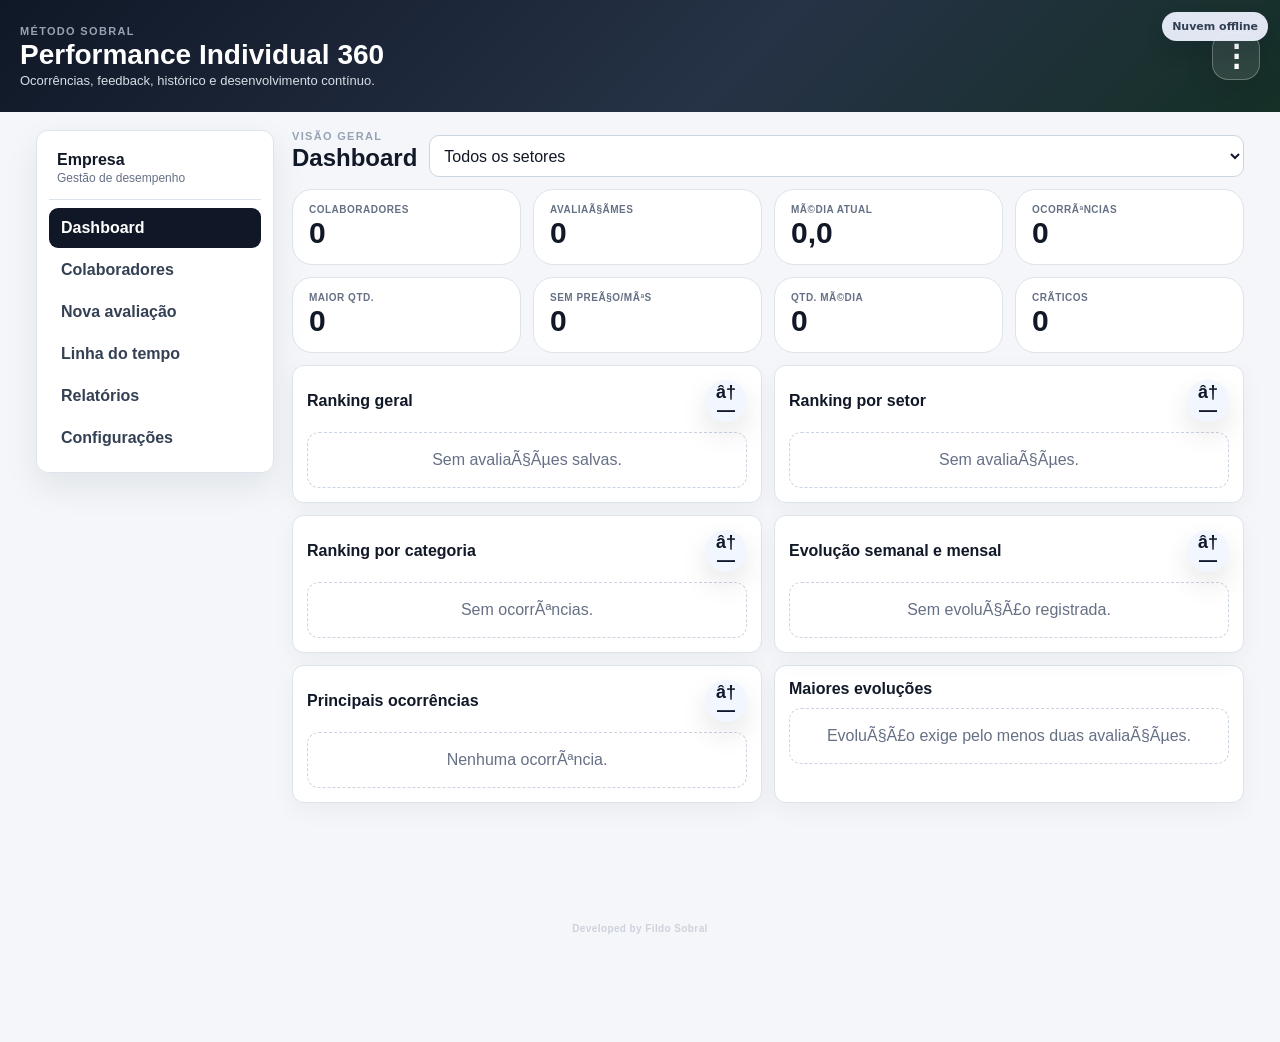
==== commit 4645a039: "Add files via upload" ====
--- a/index.html
+++ b/index.html
@@ -18,7 +18,7 @@
   <meta http-equiv="Expires" content="0">
   <title>Performance Individual 360</title>
     <link rel="stylesheet" href="styles.css?v=20260708-v29">
-  <script src="app.js?v=20260711-v44-live-cloud-sync" defer></script>
+  <script src="app.js?v=20260711-v46-delete-hd-image" defer></script>
 </head>
 <body>
   <header class="topbar no-print">
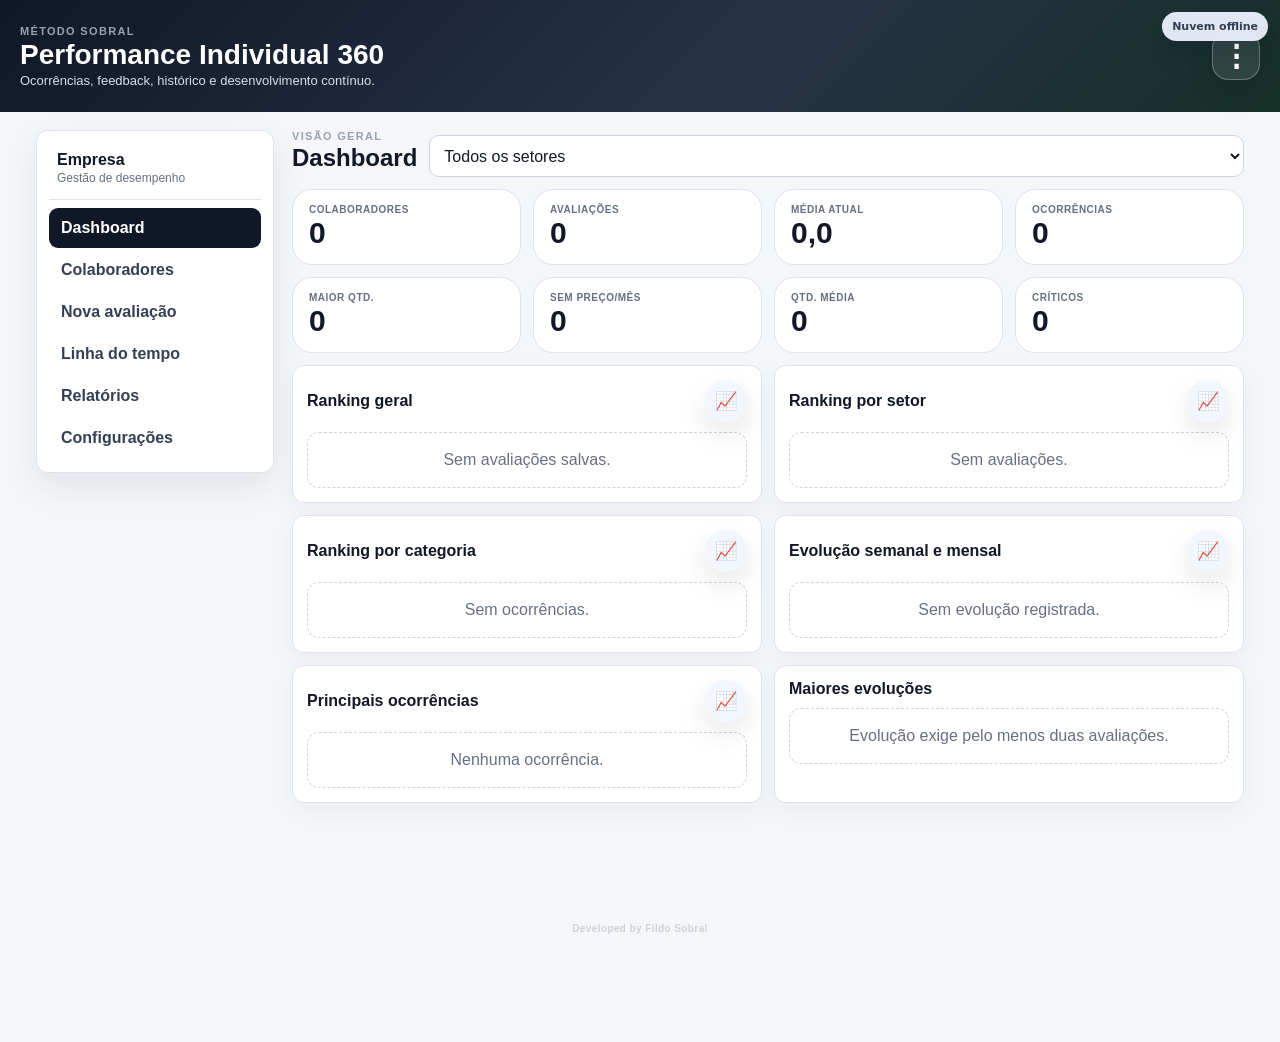
==== commit b897d499: "Add files via upload" ====
--- a/index.html
+++ b/index.html
@@ -18,7 +18,7 @@
   <meta http-equiv="Expires" content="0">
   <title>Performance Individual 360</title>
     <link rel="stylesheet" href="styles.css?v=20260708-v29">
-  <script src="app.js?v=20260711-v46-delete-hd-image" defer></script>
+  <script src="app.js?v=20260713-v48-text-icons-fast-image" defer></script>
 </head>
 <body>
   <header class="topbar no-print">
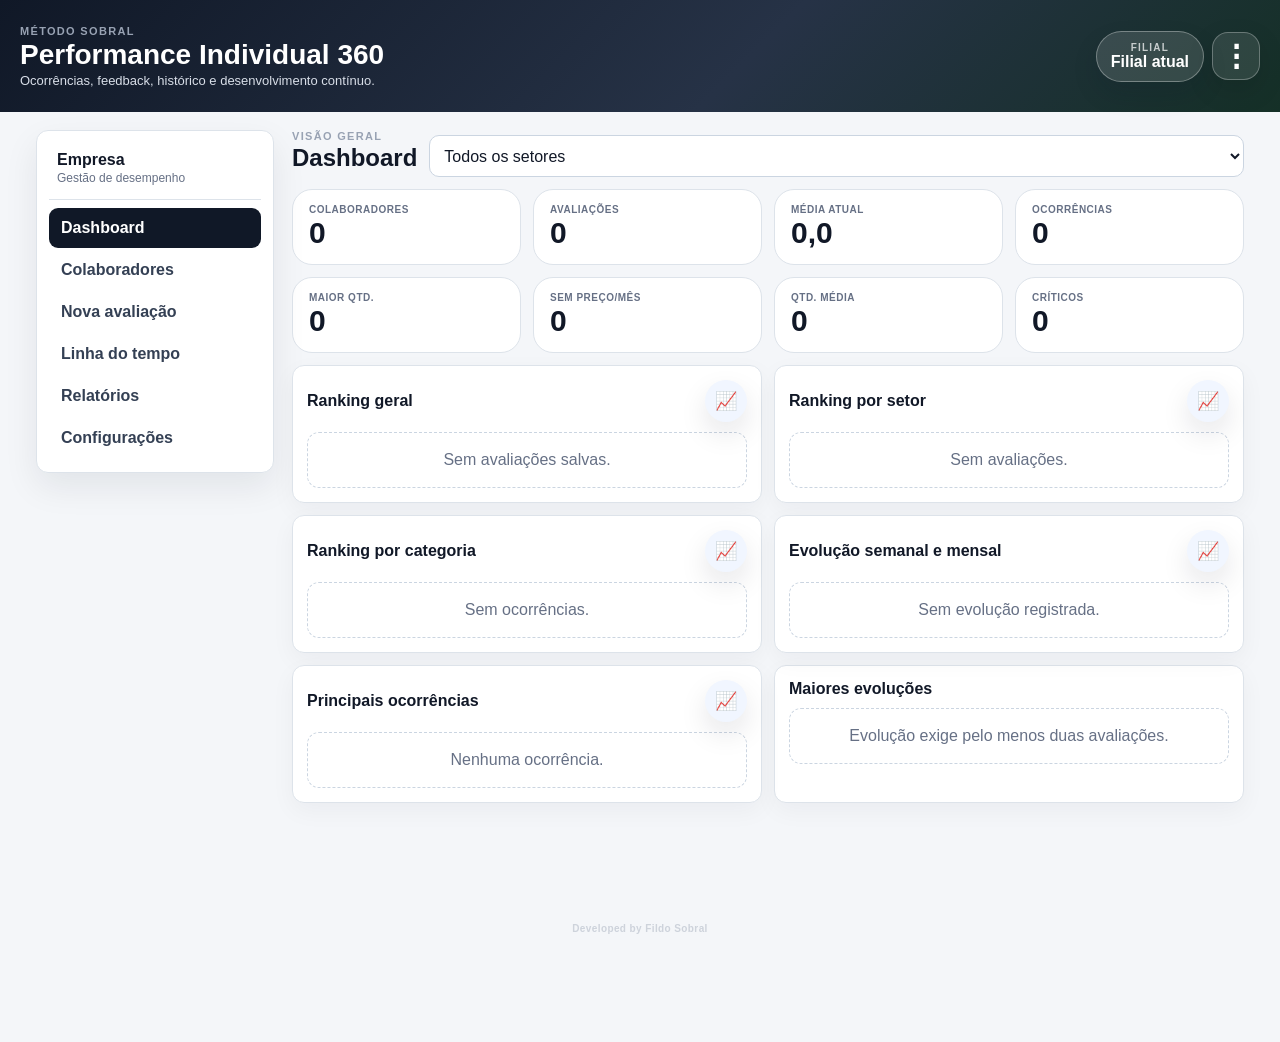
==== commit 9797249e: "Add files via upload" ====
--- a/index.html
+++ b/index.html
@@ -18,7 +18,7 @@
   <meta http-equiv="Expires" content="0">
   <title>Performance Individual 360</title>
     <link rel="stylesheet" href="styles.css?v=20260708-v29">
-  <script src="app.js?v=20260713-v48-text-icons-fast-image" defer></script>
+  <script src="app.js?v=20260714-v50-filiais-backup-manual" defer></script>
 </head>
 <body>
   <header class="topbar no-print">
